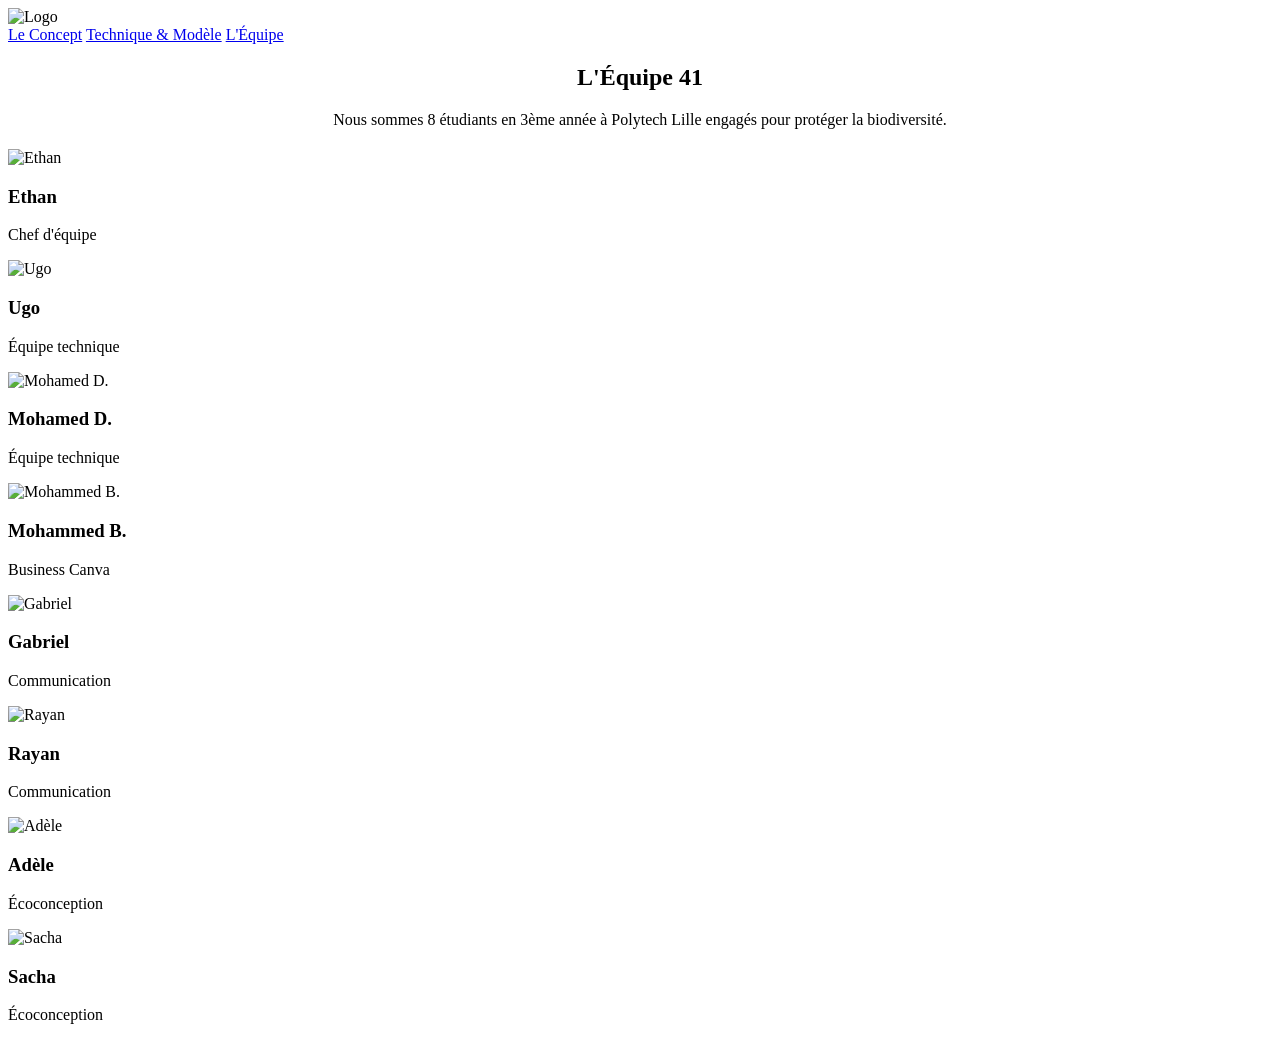
==== equipe.html @ e67adff9 "ajout des fichiers html" ====
<!DOCTYPE html>
<html lang="fr">
<head>
    <meta charset="UTF-8">
    <title>Briquodiversité - L'Équipe</title>
    <link rel="stylesheet" href="./assets/style/index.css">
</head>
<body>
    <header class="head">
        <img class="logo" src="./assets/pics/logofree.png" alt="Logo">
        <nav class="headliens">
            <a href="index.html">Le Concept</a>
            <a href="technique.html">Technique & Modèle</a>
            <a href="equipe.html" class="active">L'Équipe</a>
        </nav>
    </header>

    <!-- Diapo 5 : L'équipe -->
    <section class="slide bg-light" style="flex-direction: column; justify-content: center;">
        <div class="text-content" style="text-align: center; margin-bottom: 20px;">
            <h2>L'Équipe 41</h2>
            <p>Nous sommes 8 étudiants en 3ème année à Polytech Lille engagés pour protéger la biodiversité.</p>
        </div>
        
        <div class="team-grid">
            <!-- Répétez ce bloc pour les 8 membres avec leurs photos respectives -->
            <div class="team-member">
                <img src="LIEN_PHOTO_ETHAN_ICI" alt="Ethan">
                <h3>Ethan</h3>
                <p>Chef d'équipe</p>
            </div>
            <div class="team-member">
                <img src="LIEN_PHOTO_UGO_ICI" alt="Ugo">
                <h3>Ugo</h3>
                <p>Équipe technique</p>
            </div>
            <div class="team-member">
                <img src="LIEN_PHOTO_MOHAMED_D_ICI" alt="Mohamed D.">
                <h3>Mohamed D.</h3>
                <p>Équipe technique</p>
            </div>
            <div class="team-member">
                <img src="LIEN_PHOTO_MOHAMMED_B_ICI" alt="Mohammed B.">
                <h3>Mohammed B.</h3>
                <p>Business Canva</p>
            </div>
            <div class="team-member">
                <img src="LIEN_PHOTO_GABRIEL_ICI" alt="Gabriel">
                <h3>Gabriel</h3>
                <p>Communication</p>
            </div>
            <div class="team-member">
                <img src="LIEN_PHOTO_RAYAN_ICI" alt="Rayan">
                <h3>Rayan</h3>
                <p>Communication</p>
            </div>
            <div class="team-member">
                <img src="LIEN_PHOTO_ADELE_ICI" alt="Adèle">
                <h3>Adèle</h3>
                <p>Écoconception</p>
            </div>
            <div class="team-member">
                <img src="LIEN_PHOTO_SACHA_ICI" alt="Sacha">
                <h3>Sacha</h3>
                <p>Écoconception</p>
            </div>
        </div>
    </section>
</body>
</html>
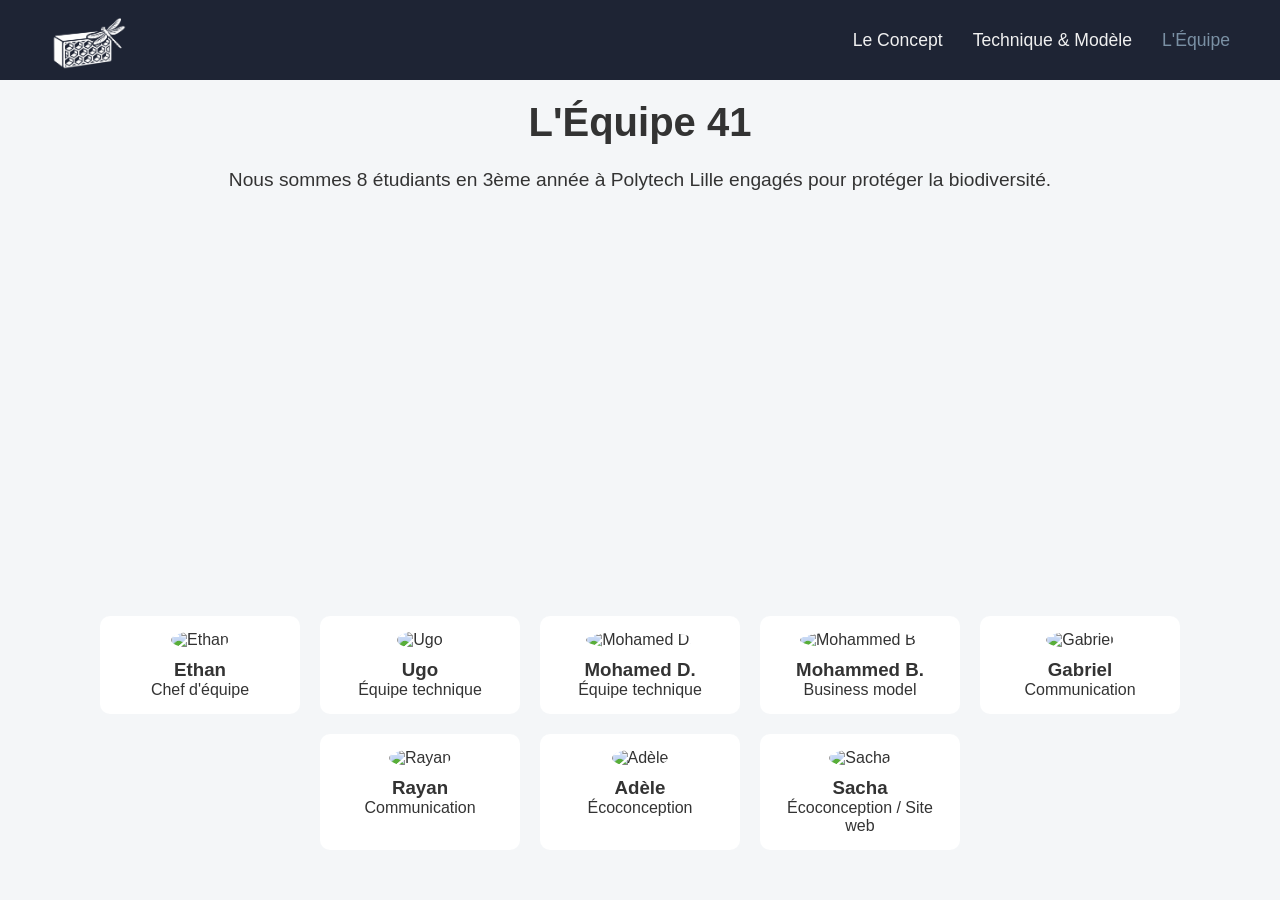
==== commit 8af5fd45: "Update equipe.html" ====
--- a/equipe.html
+++ b/equipe.html
@@ -42,7 +42,7 @@
             <div class="team-member">
                 <img src="LIEN_PHOTO_MOHAMMED_B_ICI" alt="Mohammed B.">
                 <h3>Mohammed B.</h3>
-                <p>Business Canva</p>
+                <p>Business model</p>
             </div>
             <div class="team-member">
                 <img src="LIEN_PHOTO_GABRIEL_ICI" alt="Gabriel">
@@ -62,9 +62,9 @@
             <div class="team-member">
                 <img src="LIEN_PHOTO_SACHA_ICI" alt="Sacha">
                 <h3>Sacha</h3>
-                <p>Écoconception</p>
+                <p>Écoconception / Site web</p>
             </div>
         </div>
     </section>
 </body>
-</html>+</html>
--- a/assets/style/index.css
+++ b/assets/style/index.css
@@ -0,0 +1,50 @@
+/* Réinitialisation et base */
+* { margin: 0; padding: 0; box-sizing: border-box; }
+body { font-family: 'Segoe UI', Tahoma, Geneva, Verdana, sans-serif; color: #333; }
+
+/* En-tête de navigation fixe */
+.head {
+    background-color: #1e2434;
+    height: 80px;
+    display: flex;
+    justify-content: space-between;
+    align-items: center;
+    padding: 0 50px;
+    position: fixed;
+    width: 100%;
+    top: 0;
+    z-index: 1000;
+}
+.logo { height: 60px; }
+.headliens { display: flex; gap: 30px; }
+.headliens a { color: #f0f0f0; text-decoration: none; font-size: 1.1rem; }
+.headliens a:hover, .headliens a.active { color: #7A90A4; }
+
+/* Structure des Diapositives (Sections) */
+.slide {
+    min-height: 100vh;
+    padding: 100px 50px 50px 50px; /* Espace pour le header fixe */
+    display: flex;
+    align-items: center;
+    justify-content: space-between;
+    gap: 40px;
+}
+/* Couleurs alternées pour différencier les diapos */
+.bg-light { background-color: #f4f6f8; }
+.bg-dark { background-color: #344D59; color: white; }
+
+/* Contenu des diapos */
+.text-content { flex: 1; }
+.text-content h1 { font-size: 3.5rem; margin-bottom: 20px; font-family: 'Georgia', serif; }
+.text-content h2 { font-size: 2.5rem; margin-bottom: 20px; }
+.text-content p, .text-content ul { font-size: 1.2rem; line-height: 1.6; margin-bottom: 15px; }
+.text-content ul { padding-left: 20px; }
+
+/* Images */
+.image-content { flex: 1; text-align: center; }
+.image-content img { max-width: 100%; max-height: 60vh; border-radius: 10px; box-shadow: 0 4px 15px rgba(0,0,0,0.2); }
+
+/* Grille pour l'équipe */
+.team-grid { display: flex; flex-wrap: wrap; gap: 20px; justify-content: center; margin-top: 30px; }
+.team-member { text-align: center; background: #fff; padding: 15px; border-radius: 10px; width: 200px; color: #333; }
+.team-member img { width: 100px; height: 100px; border-radius: 50%; object-fit: cover; margin-bottom: 10px; }
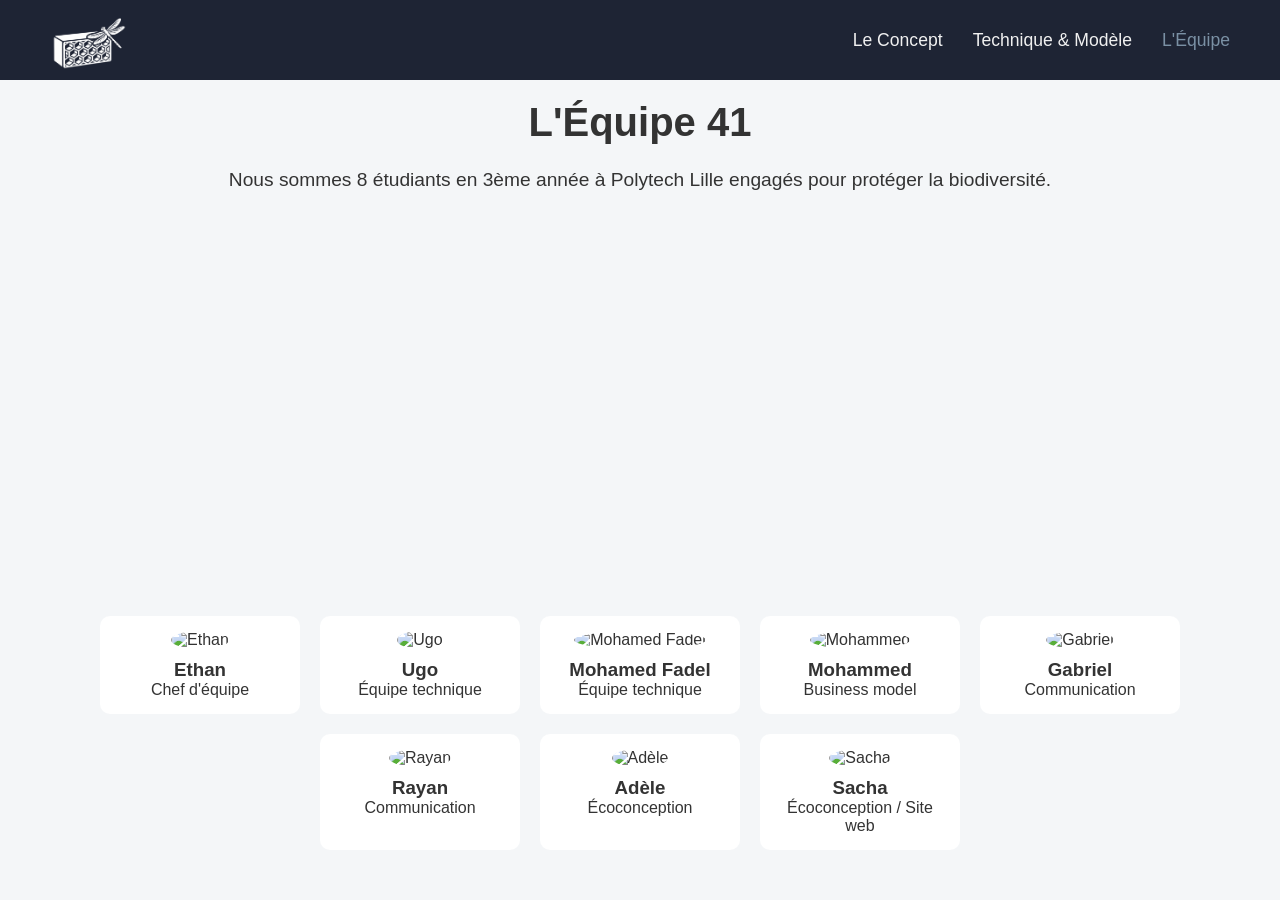
==== commit 92c41d5f: "Update equipe.html ajout liens et noms" ====
--- a/equipe.html
+++ b/equipe.html
@@ -25,42 +25,42 @@
         <div class="team-grid">
             <!-- Répétez ce bloc pour les 8 membres avec leurs photos respectives -->
             <div class="team-member">
-                <img src="LIEN_PHOTO_ETHAN_ICI" alt="Ethan">
+                <img src="./assets/pics/equipe/ethan.png" alt="Ethan">
                 <h3>Ethan</h3>
                 <p>Chef d'équipe</p>
             </div>
             <div class="team-member">
-                <img src="LIEN_PHOTO_UGO_ICI" alt="Ugo">
+                <img src="./assets/pics/equipe/ugo.png" alt="Ugo">
                 <h3>Ugo</h3>
                 <p>Équipe technique</p>
             </div>
             <div class="team-member">
-                <img src="LIEN_PHOTO_MOHAMED_D_ICI" alt="Mohamed D.">
-                <h3>Mohamed D.</h3>
+                <img src="./assets/pics/equipe/mohamedfadel.png" alt="Mohamed Fadel">
+                <h3>Mohamed Fadel</h3>
                 <p>Équipe technique</p>
             </div>
             <div class="team-member">
-                <img src="LIEN_PHOTO_MOHAMMED_B_ICI" alt="Mohammed B.">
-                <h3>Mohammed B.</h3>
+                <img src="./assets/pics/equipe/mohammed.png" alt="Mohammed">
+                <h3>Mohammed</h3>
                 <p>Business model</p>
             </div>
             <div class="team-member">
-                <img src="LIEN_PHOTO_GABRIEL_ICI" alt="Gabriel">
+                <img src="./assets/pics/equipe/gabriel.png" alt="Gabriel">
                 <h3>Gabriel</h3>
                 <p>Communication</p>
             </div>
             <div class="team-member">
-                <img src="LIEN_PHOTO_RAYAN_ICI" alt="Rayan">
+                <img src="./assets/pics/equipe/rayan.png" alt="Rayan">
                 <h3>Rayan</h3>
                 <p>Communication</p>
             </div>
             <div class="team-member">
-                <img src="LIEN_PHOTO_ADELE_ICI" alt="Adèle">
+                <img src="./assets/pics/equipe/adele.png" alt="Adèle">
                 <h3>Adèle</h3>
                 <p>Écoconception</p>
             </div>
             <div class="team-member">
-                <img src="LIEN_PHOTO_SACHA_ICI" alt="Sacha">
+                <img src="./assets/pics/equipe/sacha.png" alt="Sacha">
                 <h3>Sacha</h3>
                 <p>Écoconception / Site web</p>
             </div>
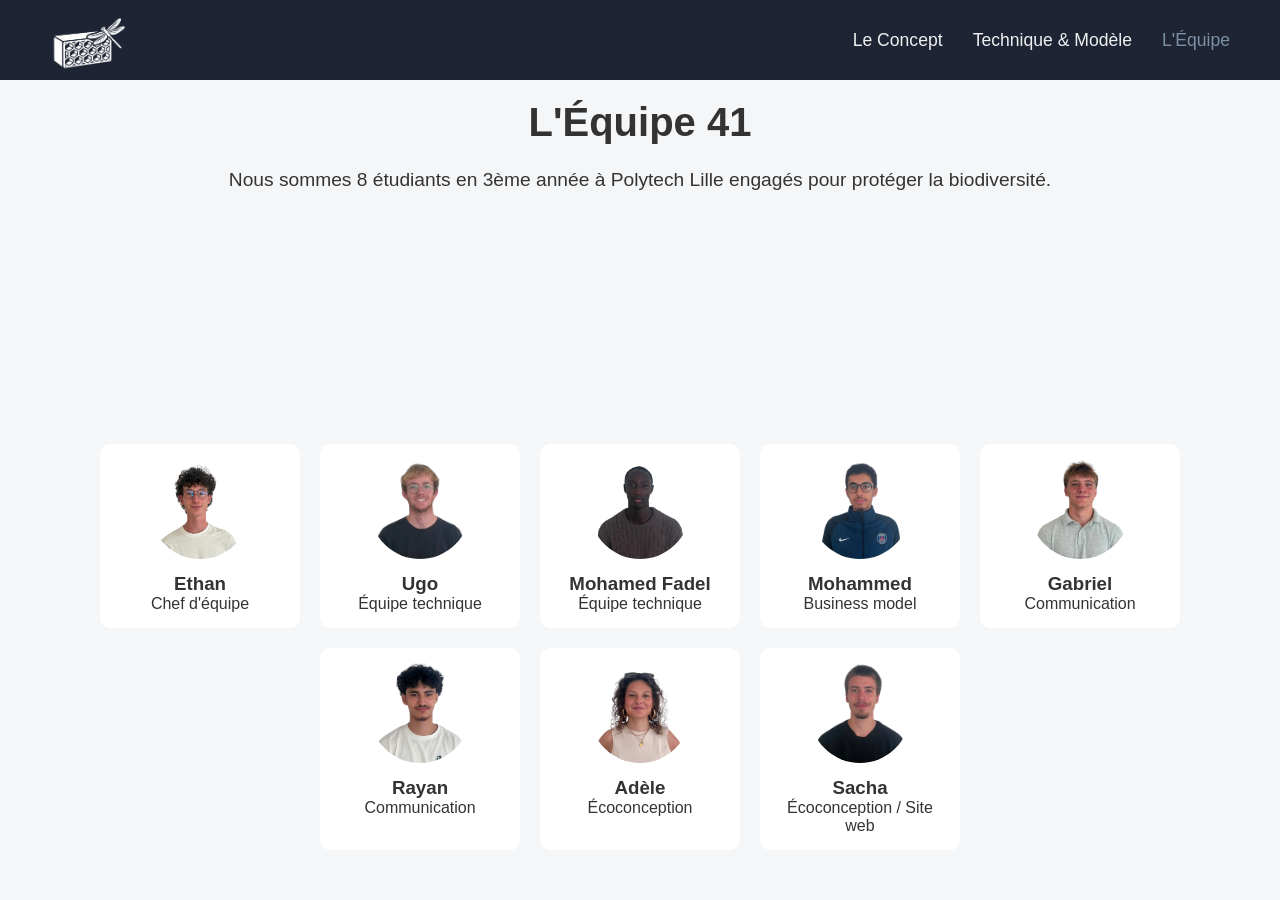
==== commit 184209df: "Update equipe.html" ====
--- a/equipe.html
+++ b/equipe.html
@@ -4,6 +4,7 @@
     <meta charset="UTF-8">
     <title>Briquodiversité - L'Équipe</title>
     <link rel="stylesheet" href="./assets/style/index.css">
+    <link rel="icon" type="image/x-icon" href="./assets/pics/logofree.png">
 </head>
 <body>
     <header class="head">
